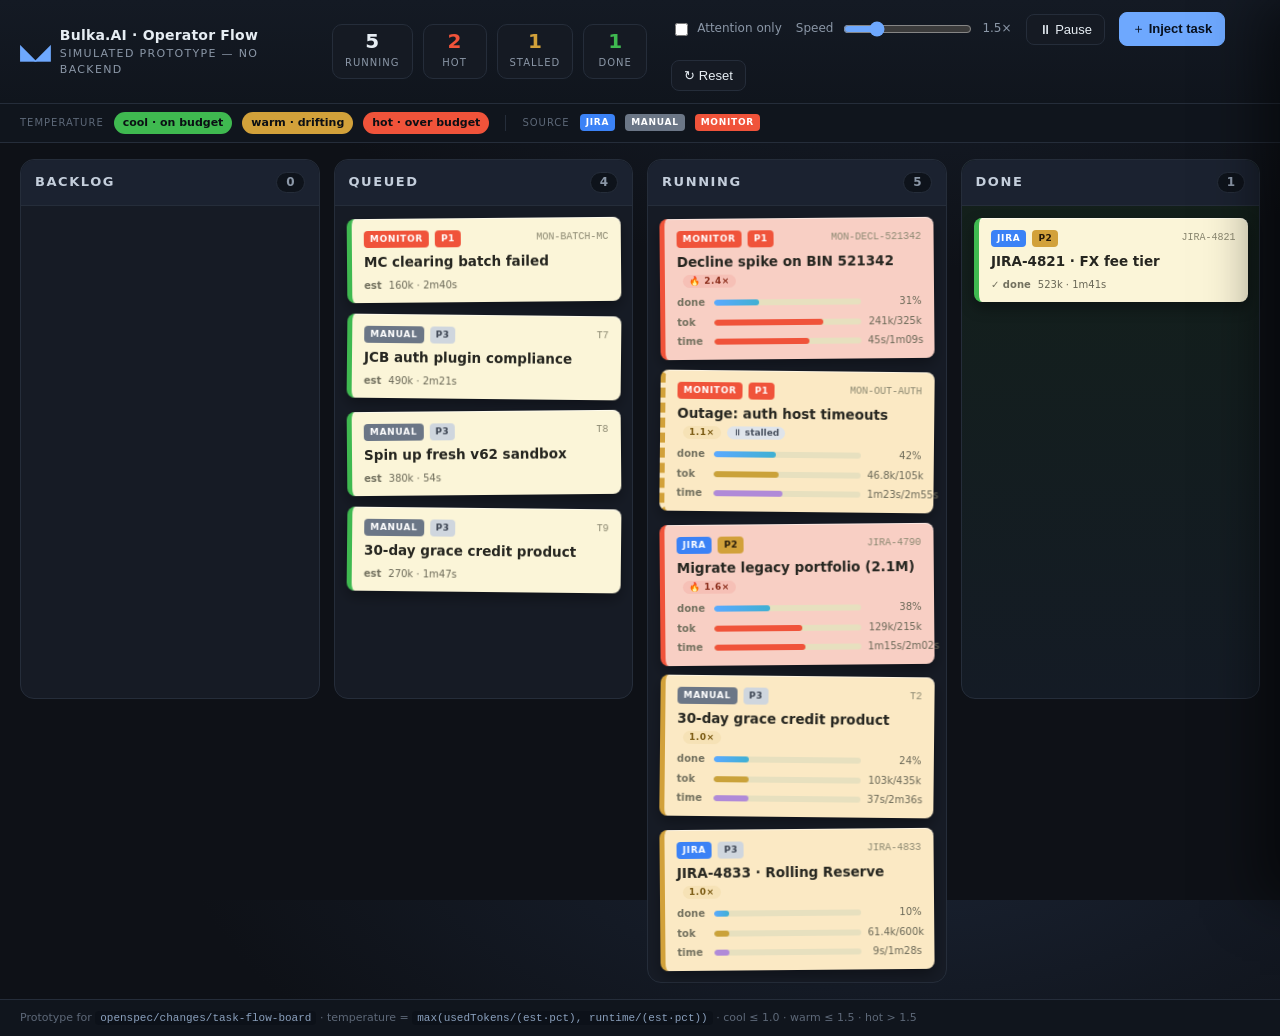
==== demo/index.html @ c1675d6e "Add operator-flow prototype at /demo (unlinked, noindex) Publishes the Bulka.AI task-flow board prot" ====
<!DOCTYPE html>
<html lang="en">
<head>
<meta charset="UTF-8" />
<meta name="viewport" content="width=device-width, initial-scale=1.0" />
<meta name="robots" content="noindex, nofollow" />
<title>Bulka.AI — Operator Flow (prototype)</title>
<link rel="stylesheet" href="styles.css" />
</head>
<body>
  <header class="topbar">
    <div class="brand">
      <span class="logo">◣◢</span>
      <div>
        <div class="brand-title">Bulka.AI · Operator Flow</div>
        <div class="brand-sub">simulated prototype — no backend</div>
      </div>
    </div>

    <div class="stats" id="stats">
      <div class="stat"><span class="stat-num" id="stat-running">0</span><span class="stat-lbl">running</span></div>
      <div class="stat hot"><span class="stat-num" id="stat-hot">0</span><span class="stat-lbl">hot</span></div>
      <div class="stat stall"><span class="stat-num" id="stat-stalled">0</span><span class="stat-lbl">stalled</span></div>
      <div class="stat done"><span class="stat-num" id="stat-done">0</span><span class="stat-lbl">done</span></div>
    </div>

    <div class="controls">
      <label class="chk"><input type="checkbox" id="attn-only" /> Attention only</label>
      <label class="speed">Speed <input type="range" id="speed" min="0.5" max="5" step="0.5" value="1.5" /><span id="speed-val">1.5×</span></label>
      <button id="btn-pause" class="btn">⏸ Pause</button>
      <button id="btn-inject" class="btn btn-primary">＋ Inject task</button>
      <button id="btn-reset" class="btn">↻ Reset</button>
    </div>
  </header>

  <div class="legend">
    <span class="legend-title">Temperature</span>
    <span class="pill cool">cool · on budget</span>
    <span class="pill warm">warm · drifting</span>
    <span class="pill hot">hot · over budget</span>
    <span class="legend-sep"></span>
    <span class="legend-title">Source</span>
    <span class="src-badge jira">JIRA</span>
    <span class="src-badge manual">MANUAL</span>
    <span class="src-badge monitoring">MONITOR</span>
  </div>

  <main class="board" id="board">
    <section class="lane" data-lane="backlog">
      <div class="lane-head"><h2>Backlog</h2><span class="lane-count" id="count-backlog">0</span></div>
      <div class="lane-cards" id="lane-backlog"></div>
    </section>
    <section class="lane" data-lane="queued">
      <div class="lane-head"><h2>Queued</h2><span class="lane-count" id="count-queued">0</span></div>
      <div class="lane-cards" id="lane-queued"></div>
    </section>
    <section class="lane" data-lane="running">
      <div class="lane-head"><h2>Running</h2><span class="lane-count" id="count-running">0</span></div>
      <div class="lane-cards" id="lane-running"></div>
    </section>
    <section class="lane lane-done" data-lane="done">
      <div class="lane-head"><h2>Done</h2><span class="lane-count" id="count-done">0</span></div>
      <div class="lane-cards" id="lane-done"></div>
    </section>
  </main>

  <aside class="detail" id="detail" aria-hidden="true">
    <!-- populated by app.js -->
  </aside>
  <div class="scrim" id="scrim"></div>

  <footer class="footer">
    Prototype for <code>openspec/changes/task-flow-board</code> · temperature =
    <code>max(usedTokens/(est·pct), runtime/(est·pct))</code> · cool ≤ 1.0 · warm ≤ 1.5 · hot &gt; 1.5
  </footer>

  <script src="app.js"></script>
</body>
</html>
---- demo/styles.css ----
:root{
  --bg:#0e1117; --bg2:#151a23; --lane:#161b25; --lane-head:#1b2230;
  --ink:#e6edf3; --muted:#8b97a7; --line:#252d3a;
  --cool:#3fb950; --warm:#d2a13a; --hot:#f0533a;
  --jira:#3b82f6; --manual:#8b97a7; --monitor:#f0533a;
  --accent:#6ea8fe;
  --paper:#fbf5d8; --paper-warm:#fbe9c4; --paper-hot:#f8cfc4;
  font-synthesis:none;
}
*{box-sizing:border-box}
html,body{margin:0;height:100%}
body{
  background:radial-gradient(1200px 600px at 70% -10%, #1a2333 0%, var(--bg) 60%);
  color:var(--ink); font:14px/1.45 -apple-system,BlinkMacSystemFont,"Segoe UI",Roboto,Inter,system-ui,sans-serif;
  display:flex; flex-direction:column; min-height:100vh; overflow-x:hidden;
}

/* ---------- top bar ---------- */
.topbar{
  display:flex; align-items:center; gap:24px; padding:12px 20px;
  background:linear-gradient(180deg,#141a24,#10151d); border-bottom:1px solid var(--line);
  position:sticky; top:0; z-index:30;
}
.brand{display:flex; align-items:center; gap:12px}
.logo{font-size:22px; color:var(--accent); letter-spacing:-3px}
.brand-title{font-weight:700; letter-spacing:.2px}
.brand-sub{font-size:11px; color:var(--muted); text-transform:uppercase; letter-spacing:.12em}
.stats{display:flex; gap:10px; margin-left:8px}
.stat{background:var(--bg2); border:1px solid var(--line); border-radius:10px; padding:6px 12px; text-align:center; min-width:64px}
.stat-num{display:block; font-size:20px; font-weight:700; line-height:1}
.stat-lbl{font-size:10px; color:var(--muted); text-transform:uppercase; letter-spacing:.1em}
.stat.hot .stat-num{color:var(--hot)} .stat.stall .stat-num{color:var(--warm)} .stat.done .stat-num{color:var(--cool)}
.controls{display:flex; align-items:center; gap:14px; margin-left:auto; flex-wrap:wrap}
.chk{font-size:12px; color:var(--muted); display:flex; align-items:center; gap:6px; cursor:pointer}
.speed{font-size:12px; color:var(--muted); display:flex; align-items:center; gap:8px}
.speed input{accent-color:var(--accent)}
.btn{background:var(--bg2); color:var(--ink); border:1px solid var(--line); border-radius:8px; padding:7px 12px; cursor:pointer; font-size:13px}
.btn:hover{border-color:#3a4658}
.btn-primary{background:var(--accent); color:#08111f; border-color:var(--accent); font-weight:600}
.btn-primary:hover{filter:brightness(1.08)}

/* ---------- legend ---------- */
.legend{display:flex; align-items:center; gap:10px; padding:8px 20px; color:var(--muted); font-size:12px; border-bottom:1px solid var(--line); background:#10151d}
.legend-title{text-transform:uppercase; letter-spacing:.1em; font-size:10px; color:#5d6878}
.legend-sep{width:1px; height:16px; background:var(--line); margin:0 6px}
.pill{padding:3px 9px; border-radius:999px; font-size:11px; font-weight:600; color:#0b0f14}
.pill.cool{background:var(--cool)} .pill.warm{background:var(--warm)} .pill.hot{background:var(--hot)}

/* ---------- board ---------- */
.board{display:grid; grid-template-columns:repeat(4,1fr); gap:14px; padding:16px 20px; flex:1; align-items:start}
.lane{background:var(--lane); border:1px solid var(--line); border-radius:14px; min-height:60vh; display:flex; flex-direction:column}
.lane-done{background:linear-gradient(180deg,#13201a,#141b25)}
.lane-head{display:flex; align-items:center; justify-content:space-between; padding:12px 14px; border-bottom:1px solid var(--line); background:var(--lane-head); border-radius:14px 14px 0 0; position:sticky; top:64px; z-index:5}
.lane-head h2{margin:0; font-size:13px; text-transform:uppercase; letter-spacing:.12em; color:#c4cedb}
.lane-count{background:#0e131b; border:1px solid var(--line); color:var(--muted); border-radius:999px; padding:1px 9px; font-size:12px; font-weight:600}
.lane-cards{padding:12px; display:flex; flex-direction:column; gap:12px; min-height:40px}

/* ---------- cards (sticky notes) ---------- */
.card{
  position:relative; background:var(--paper); color:#2a2a22; border-radius:8px; padding:12px 12px 10px;
  box-shadow:0 6px 14px rgba(0,0,0,.35), 0 1px 0 rgba(255,255,255,.5) inset;
  border-left:5px solid var(--cool); cursor:pointer; transform:rotate(-.5deg);
  transition:transform .12s ease, box-shadow .15s ease, background .4s ease, border-color .4s ease;
  animation:cardIn .28s ease both;
}
.card:nth-child(even){transform:rotate(.6deg)}
.card:hover{transform:rotate(0) translateY(-2px) scale(1.012); box-shadow:0 12px 22px rgba(0,0,0,.45)}
.card.band-warm{background:var(--paper-warm); border-left-color:var(--warm)}
.card.band-hot{background:var(--paper-hot); border-left-color:var(--hot); animation:cardIn .28s ease both, hotPulse 1.6s ease-in-out infinite}
.card.stalled{border-left-style:dashed}
.card.status-interrupted{filter:saturate(.5); border-left-color:var(--accent)}
.card.status-done{border-left-color:var(--cool); transform:rotate(0); opacity:.9}
.card.status-failed{border-left-color:var(--hot); background:#f3d7d2}
.card.status-cancelled{border-left-color:#9aa4b2; background:#e9e9e6; opacity:.7}
.card.just-done{animation:successPop .9s ease both}
.card.dim{opacity:.22; filter:grayscale(.4)}

@keyframes cardIn{from{opacity:0; transform:translateY(8px)} to{opacity:1}}
@keyframes hotPulse{0%,100%{box-shadow:0 6px 14px rgba(0,0,0,.35), 0 0 0 0 rgba(240,83,58,.0)} 50%{box-shadow:0 6px 18px rgba(0,0,0,.4), 0 0 0 4px rgba(240,83,58,.28)}}
@keyframes successPop{0%{box-shadow:0 0 0 0 rgba(63,185,80,.0)} 30%{box-shadow:0 0 0 6px rgba(63,185,80,.5)} 100%{box-shadow:0 6px 14px rgba(0,0,0,.35)}}

.card-top{display:flex; align-items:center; gap:6px; margin-bottom:6px}
.src-badge{font-size:9px; font-weight:800; letter-spacing:.08em; padding:2px 6px; border-radius:4px; color:#fff}
.src-badge.jira{background:var(--jira)} .src-badge.manual{background:#6b7686} .src-badge.monitoring{background:var(--monitor)}
.prio{font-size:9px; font-weight:800; padding:2px 6px; border-radius:4px; letter-spacing:.05em}
.prio.p1{background:#f0533a; color:#fff} .prio.p2{background:#d2a13a; color:#23180a} .prio.p3{background:#cfd6de; color:#3a4250}
.card-ref{margin-left:auto; font-size:10px; color:#8a8770; font-family:ui-monospace,Menlo,monospace}
.card-title{font-weight:700; font-size:13.5px; line-height:1.25; color:#262620; margin:2px 0 8px}
.heat-chip{display:inline-flex; align-items:center; gap:4px; font-size:9px; font-weight:700; text-transform:uppercase; letter-spacing:.06em; padding:1px 6px; border-radius:999px; margin-left:6px}
.heat-chip.warm{background:#f6e2b6; color:#7a5a12} .heat-chip.hot{background:#f6c0b6; color:#8a2c1a}
.stall-chip{display:inline-flex; align-items:center; gap:3px; font-size:9px; font-weight:700; background:#dfe4ea; color:#4a5260; padding:1px 6px; border-radius:999px; margin-left:6px}

.bars{display:flex; flex-direction:column; gap:5px; margin-top:6px}
.bar-row{display:flex; align-items:center; gap:7px; font-size:10px; color:#5f5d4e}
.bar-lbl{width:30px; color:#73715f; font-weight:600}
.bar{flex:1; height:6px; background:#e7e0bf; border-radius:999px; overflow:hidden; position:relative}
.bar > i{display:block; height:100%; border-radius:999px; background:#7c8794; transition:width .4s ease}
.bar.prog > i{background:linear-gradient(90deg,#5aa9ff,#3fb0d2)}
.bar.tok > i{background:#caa23a}
.bar.time > i{background:#b08ad8}
.bar.over > i{background:var(--hot)}
.bar-val{width:54px; text-align:right; font-variant-numeric:tabular-nums; color:#6a6857}

/* ---------- detail panel ---------- */
.scrim{position:fixed; inset:0; background:rgba(4,7,12,.5); opacity:0; pointer-events:none; transition:opacity .2s; z-index:40}
.scrim.show{opacity:1; pointer-events:auto}
.detail{
  position:fixed; top:0; right:0; height:100vh; width:min(560px,94vw); background:linear-gradient(180deg,#121821,#0d121a);
  border-left:1px solid var(--line); box-shadow:-20px 0 50px rgba(0,0,0,.5); transform:translateX(100%);
  transition:transform .26s cubic-bezier(.2,.7,.2,1); z-index:50; display:flex; flex-direction:column; overflow:hidden;
}
.detail.open{transform:translateX(0)}
.d-head{padding:16px 18px; border-bottom:1px solid var(--line)}
.d-top{display:flex; align-items:center; gap:8px; margin-bottom:8px}
.d-close{margin-left:auto; background:none; border:1px solid var(--line); color:var(--muted); border-radius:8px; width:30px; height:30px; cursor:pointer; font-size:16px}
.d-close:hover{color:var(--ink); border-color:#3a4658}
.d-title{font-size:17px; font-weight:700; margin:2px 0 6px}
.d-req{font-size:12.5px; color:var(--muted); line-height:1.4}
.d-body{padding:14px 18px; overflow-y:auto; flex:1}
.d-section{margin-bottom:18px}
.d-section h3{font-size:11px; text-transform:uppercase; letter-spacing:.12em; color:#6d7888; margin:0 0 10px}

.metrics{display:grid; grid-template-columns:1fr 1fr; gap:10px}
.metric{background:#10161f; border:1px solid var(--line); border-radius:10px; padding:10px 12px}
.metric .m-lbl{font-size:10px; color:var(--muted); text-transform:uppercase; letter-spacing:.08em}
.metric .m-val{font-size:18px; font-weight:700; font-variant-numeric:tabular-nums; margin-top:2px}
.metric .m-sub{font-size:11px; color:#6d7888}
.metric.full{grid-column:1/3}
.gauge{display:flex; align-items:center; gap:12px}
.gauge-num{font-size:30px; font-weight:800; font-variant-numeric:tabular-nums}
.gauge.cool .gauge-num{color:var(--cool)} .gauge.warm .gauge-num{color:var(--warm)} .gauge.hot .gauge-num{color:var(--hot)} .gauge.neutral .gauge-num{color:var(--muted)}
.gauge-meta{font-size:11px; color:var(--muted); line-height:1.5}

/* agent / sub-agent tree */
.tree{font-family:ui-monospace,Menlo,monospace; font-size:12px}
.agent-node{margin-bottom:8px}
.agent-head{display:flex; align-items:center; gap:8px; padding:6px 8px; background:#10161f; border:1px solid var(--line); border-radius:8px}
.agent-head .who{font-weight:700; color:#cfe0ff}
.agent-head .task{color:var(--muted); font-weight:400}
.agent-head .st{margin-left:auto; font-size:10px; padding:1px 7px; border-radius:999px}
.st.run{background:#13324a; color:#6fb6ff} .st.ok{background:#16341f; color:#5fcf72} .st.fail{background:#3a1714; color:#ff7a63}
.spinner{width:9px; height:9px; border:2px solid #3a567a; border-top-color:#6fb6ff; border-radius:50%; display:inline-block; animation:spin .7s linear infinite}
@keyframes spin{to{transform:rotate(360deg)}}
.sub{margin:6px 0 0 18px; border-left:2px solid var(--line); padding-left:12px}
.loglines{margin:6px 0 0 4px; display:flex; flex-direction:column; gap:3px}
.logline{color:#9fb0c4; opacity:0; animation:fadeIn .3s ease forwards}
.logline .t{color:#5d6878; margin-right:8px}
.logline.warnl{color:#e3b35a} .logline.errl{color:#ff8163}
@keyframes fadeIn{to{opacity:1}}

/* skills */
.skill-list{display:flex; flex-wrap:wrap; gap:8px}
.skill-chip{background:#10161f; border:1px solid var(--line); border-radius:8px; padding:6px 10px; font-size:12px; cursor:pointer; color:#cdd6e0; font-family:ui-monospace,Menlo,monospace}
.skill-chip:hover{border-color:var(--accent); color:#fff}
.skill-chip.active{border-color:var(--accent); background:#13233a}
.skill-reader{margin-top:10px; background:#0b0f16; border:1px solid var(--line); border-radius:10px; padding:12px; font-family:ui-monospace,Menlo,monospace; font-size:11.5px; color:#aebacb; white-space:pre-wrap; max-height:220px; overflow:auto; display:none}
.skill-reader.show{display:block}
.skill-reader .sk-name{color:#6fb6ff; font-weight:700; display:block; margin-bottom:6px}

/* interventions */
.actions{display:flex; flex-wrap:wrap; gap:8px; margin-bottom:10px}
.adjust{display:grid; grid-template-columns:auto 1fr auto; gap:8px 12px; align-items:center; background:#10161f; border:1px solid var(--line); border-radius:10px; padding:12px}
.adjust label{font-size:11px; color:var(--muted); text-transform:uppercase; letter-spacing:.06em}
.adjust .stepper{display:flex; align-items:center; gap:6px}
.adjust .stepper button{width:26px; height:26px; border-radius:6px; border:1px solid var(--line); background:var(--bg2); color:var(--ink); cursor:pointer}
.adjust .stepper .v{min-width:64px; text-align:center; font-variant-numeric:tabular-nums}
.seg{display:flex; gap:4px}
.seg button{flex:1; padding:6px 0; border:1px solid var(--line); background:var(--bg2); color:var(--muted); border-radius:6px; cursor:pointer; font-weight:600}
.seg button.on{background:var(--accent); color:#08111f; border-color:var(--accent)}
.intlog{margin-top:10px; font-size:11px; color:var(--muted)}
.intlog div{padding:3px 0; border-top:1px dashed var(--line)}
.empty{color:#5d6878; font-style:italic; font-size:12px}

.footer{padding:10px 20px; color:#5d6878; font-size:11px; border-top:1px solid var(--line); background:#10151d}
.footer code{color:#8aa0bd; background:#0c1119; padding:1px 5px; border-radius:4px}
@media(max-width:1100px){.board{grid-template-columns:repeat(2,1fr)} .lane-head{position:static}}
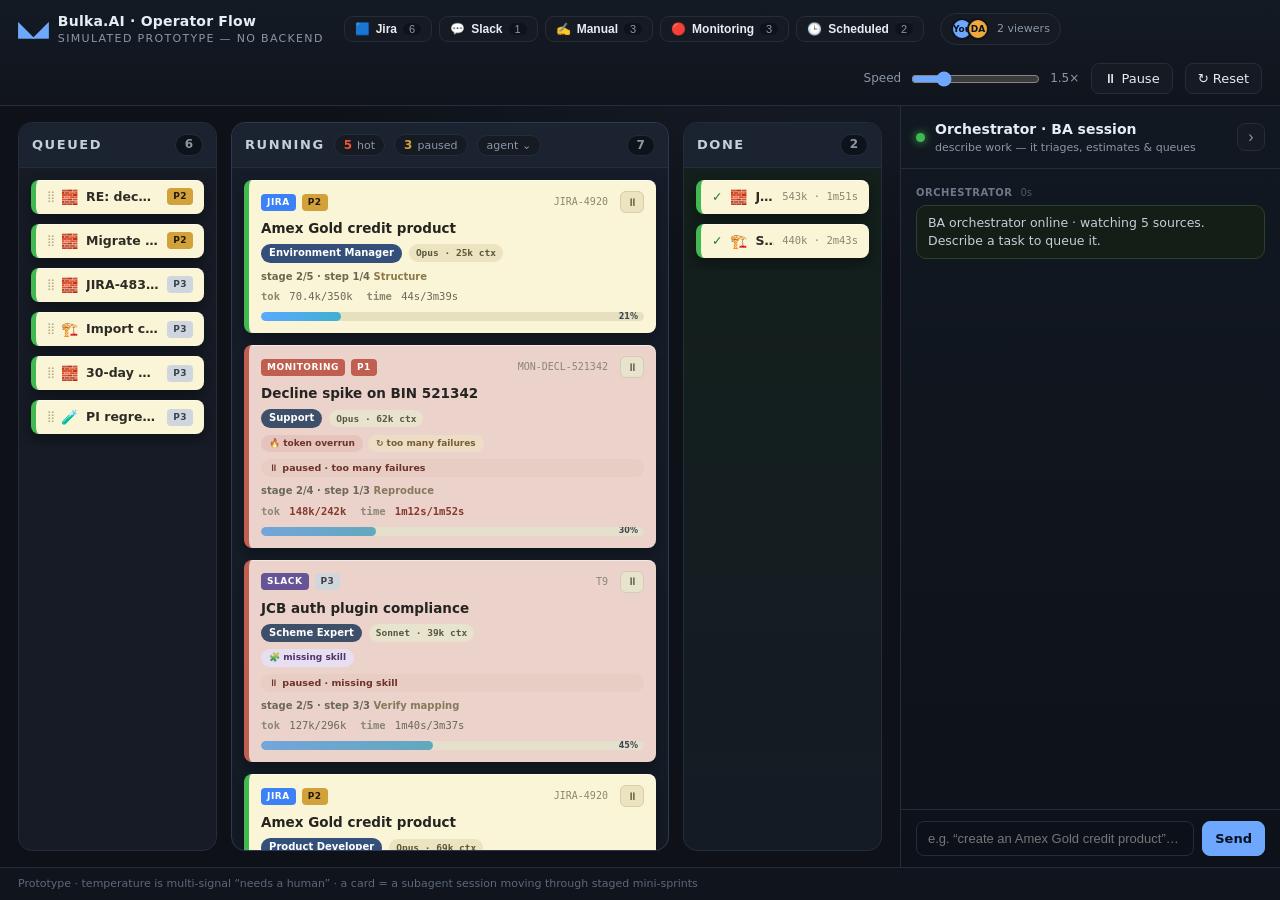
==== commit 48834e10: "demo: Operator Workplace mockup — kanban cockpit (Queued/Running/Done) Payments-Expert cockpit proto" ====
--- a/demo/index.html
+++ b/demo/index.html
@@ -17,61 +17,81 @@
       </div>
     </div>
 
-    <div class="stats" id="stats">
-      <div class="stat"><span class="stat-num" id="stat-running">0</span><span class="stat-lbl">running</span></div>
-      <div class="stat hot"><span class="stat-num" id="stat-hot">0</span><span class="stat-lbl">hot</span></div>
-      <div class="stat stall"><span class="stat-num" id="stat-stalled">0</span><span class="stat-lbl">stalled</span></div>
-      <div class="stat done"><span class="stat-num" id="stat-done">0</span><span class="stat-lbl">done</span></div>
+    <!-- sources rail: Jira · Slack · Manual · Monitoring · Scheduled -->
+    <div class="src-rail" id="src-rail"></div>
+
+    <div class="presence" title="people viewing this board live">
+      <span class="pres-dots"><span class="av av-you">You</span><span class="av av-dana">DA</span></span>
+      <span class="pres-lbl">2 viewers</span>
     </div>
 
     <div class="controls">
-      <label class="chk"><input type="checkbox" id="attn-only" /> Attention only</label>
       <label class="speed">Speed <input type="range" id="speed" min="0.5" max="5" step="0.5" value="1.5" /><span id="speed-val">1.5×</span></label>
       <button id="btn-pause" class="btn">⏸ Pause</button>
-      <button id="btn-inject" class="btn btn-primary">＋ Inject task</button>
       <button id="btn-reset" class="btn">↻ Reset</button>
     </div>
   </header>
 
-  <div class="legend">
-    <span class="legend-title">Temperature</span>
-    <span class="pill cool">cool · on budget</span>
-    <span class="pill warm">warm · drifting</span>
-    <span class="pill hot">hot · over budget</span>
-    <span class="legend-sep"></span>
-    <span class="legend-title">Source</span>
-    <span class="src-badge jira">JIRA</span>
-    <span class="src-badge manual">MANUAL</span>
-    <span class="src-badge monitoring">MONITOR</span>
+  <!-- everything below the bar: board (flex-1) + collapsible orchestrator sidebar -->
+  <div class="shell" id="shell">
+    <main class="board" id="board">
+      <section class="lane lane-queued" data-lane="queued">
+        <div class="lane-head"><h2>Queued</h2><span class="lane-count" id="count-queued">0</span></div>
+        <div class="run-strip" id="queued-strip" hidden><button class="back-all" data-back="queued">← all queued</button></div>
+        <div class="lane-cards" id="lane-queued"></div>
+        <div class="run-detail" id="queued-detail" hidden></div>
+      </section>
+
+      <section class="lane lane-running" data-lane="running">
+        <div class="lane-head">
+          <h2>Running</h2>
+          <!-- in-lane filters: HOT + PAUSED counters/filters + by-agent (only Running) -->
+          <button class="lane-stat hot" id="ls-hot" title="filter hot (needs a human)"><b id="n-hot">0</b> hot</button>
+          <button class="lane-stat paused" id="ls-paused" title="filter paused"><b id="n-paused">0</b> paused</button>
+          <div class="agent-filter" id="agent-filter">
+            <button class="btn-mini" id="btn-agentf">agent ⌄</button>
+            <div class="agentf-pop" id="agentf-pop" hidden></div>
+          </div>
+          <span class="lane-count" id="count-running">0</span>
+        </div>
+        <!-- helicopter grid OR a single expanded card -->
+        <div class="run-strip" id="run-strip" hidden>
+          <button class="back-all" id="back-all" data-back="running">← all running</button>
+        </div>
+        <div class="lane-cards run-grid" id="lane-running"></div>
+        <div class="run-detail" id="run-detail" hidden></div>
+      </section>
+
+      <section class="lane lane-done" data-lane="done">
+        <div class="lane-head"><h2>Done</h2><span class="lane-count" id="count-done">0</span></div>
+        <div class="run-strip" id="done-strip" hidden><button class="back-all" data-back="done">← all done</button></div>
+        <div class="lane-cards" id="lane-done"></div>
+        <div class="run-detail" id="done-detail" hidden></div>
+      </section>
+    </main>
+
+    <!-- orchestrator chat = collapsible RIGHT sidebar -->
+    <aside class="orch" id="orch">
+      <div class="orch-head">
+        <span class="orch-dot"></span>
+        <div class="orch-titles">
+          <div class="orch-title">Orchestrator · BA session</div>
+          <div class="orch-sub">describe work — it triages, estimates &amp; queues</div>
+        </div>
+        <button class="orch-collapse" id="orch-collapse" title="collapse sidebar">›</button>
+      </div>
+      <div class="orch-log" id="orch-log"></div>
+      <div class="orch-input">
+        <input id="orch-input" placeholder="e.g. “create an Amex Gold credit product”…" />
+        <button class="btn btn-primary" id="orch-send">Send</button>
+      </div>
+    </aside>
+    <!-- rail to re-open the collapsed sidebar -->
+    <button class="orch-reopen" id="orch-reopen" title="open orchestrator chat" hidden>‹ <span>Orchestrator</span></button>
   </div>
 
-  <main class="board" id="board">
-    <section class="lane" data-lane="backlog">
-      <div class="lane-head"><h2>Backlog</h2><span class="lane-count" id="count-backlog">0</span></div>
-      <div class="lane-cards" id="lane-backlog"></div>
-    </section>
-    <section class="lane" data-lane="queued">
-      <div class="lane-head"><h2>Queued</h2><span class="lane-count" id="count-queued">0</span></div>
-      <div class="lane-cards" id="lane-queued"></div>
-    </section>
-    <section class="lane" data-lane="running">
-      <div class="lane-head"><h2>Running</h2><span class="lane-count" id="count-running">0</span></div>
-      <div class="lane-cards" id="lane-running"></div>
-    </section>
-    <section class="lane lane-done" data-lane="done">
-      <div class="lane-head"><h2>Done</h2><span class="lane-count" id="count-done">0</span></div>
-      <div class="lane-cards" id="lane-done"></div>
-    </section>
-  </main>
-
-  <aside class="detail" id="detail" aria-hidden="true">
-    <!-- populated by app.js -->
-  </aside>
-  <div class="scrim" id="scrim"></div>
-
   <footer class="footer">
-    Prototype for <code>openspec/changes/task-flow-board</code> · temperature =
-    <code>max(usedTokens/(est·pct), runtime/(est·pct))</code> · cool ≤ 1.0 · warm ≤ 1.5 · hot &gt; 1.5
+    Prototype · temperature is multi-signal “needs a human” · a card = a subagent session moving through staged mini-sprints
   </footer>
 
   <script src="app.js"></script>
--- a/demo/styles.css
+++ b/demo/styles.css
@@ -2,7 +2,7 @@
   --bg:#0e1117; --bg2:#151a23; --lane:#161b25; --lane-head:#1b2230;
   --ink:#e6edf3; --muted:#8b97a7; --line:#252d3a;
   --cool:#3fb950; --warm:#d2a13a; --hot:#f0533a;
-  --jira:#3b82f6; --manual:#8b97a7; --monitor:#f0533a;
+  --jira:#3b82f6; --slack:#6b4fbb; --manual:#6b7686; --monitor:#f0533a; --scheduled:#2aa9a0;
   --accent:#6ea8fe;
   --paper:#fbf5d8; --paper-warm:#fbe9c4; --paper-hot:#f8cfc4;
   font-synthesis:none;
@@ -12,165 +12,306 @@
 body{
   background:radial-gradient(1200px 600px at 70% -10%, #1a2333 0%, var(--bg) 60%);
   color:var(--ink); font:14px/1.45 -apple-system,BlinkMacSystemFont,"Segoe UI",Roboto,Inter,system-ui,sans-serif;
-  display:flex; flex-direction:column; min-height:100vh; overflow-x:hidden;
+  display:flex; flex-direction:column; height:100vh; overflow:hidden;
 }
 
 /* ---------- top bar ---------- */
-.topbar{
-  display:flex; align-items:center; gap:24px; padding:12px 20px;
-  background:linear-gradient(180deg,#141a24,#10151d); border-bottom:1px solid var(--line);
-  position:sticky; top:0; z-index:30;
-}
+.topbar{display:flex; align-items:center; gap:16px; padding:11px 18px; background:linear-gradient(180deg,#141a24,#10151d); border-bottom:1px solid var(--line); z-index:30; flex:none; flex-wrap:wrap}
 .brand{display:flex; align-items:center; gap:12px}
 .logo{font-size:22px; color:var(--accent); letter-spacing:-3px}
 .brand-title{font-weight:700; letter-spacing:.2px}
 .brand-sub{font-size:11px; color:var(--muted); text-transform:uppercase; letter-spacing:.12em}
-.stats{display:flex; gap:10px; margin-left:8px}
-.stat{background:var(--bg2); border:1px solid var(--line); border-radius:10px; padding:6px 12px; text-align:center; min-width:64px}
-.stat-num{display:block; font-size:20px; font-weight:700; line-height:1}
-.stat-lbl{font-size:10px; color:var(--muted); text-transform:uppercase; letter-spacing:.1em}
-.stat.hot .stat-num{color:var(--hot)} .stat.stall .stat-num{color:var(--warm)} .stat.done .stat-num{color:var(--cool)}
-.controls{display:flex; align-items:center; gap:14px; margin-left:auto; flex-wrap:wrap}
-.chk{font-size:12px; color:var(--muted); display:flex; align-items:center; gap:6px; cursor:pointer}
+
+/* sources rail */
+.src-rail{display:flex; gap:7px; flex-wrap:wrap; margin-left:4px}
+.src-item{display:flex; align-items:center; gap:6px; padding:5px 10px; border:1px solid var(--line); background:var(--bg2); color:var(--ink); border-radius:9px; cursor:pointer; font-size:12px; position:relative}
+.src-item:hover{border-color:#3a4658}
+.src-item.sel{border-color:var(--accent); background:#15233a}
+.src-item .si{font-size:12px}
+.src-item .sn{font-weight:600}
+.src-item .sc{font-size:11px; color:var(--muted); background:#0e131b; border-radius:999px; padding:0 6px; font-variant-numeric:tabular-nums}
+.src-item.live::after{content:""; position:absolute; top:-2px; right:-2px; width:8px; height:8px; border-radius:50%; background:var(--cool); box-shadow:0 0 0 0 rgba(63,185,80,.6); animation:pingDot 1.1s ease-out 2}
+@keyframes pingDot{0%{box-shadow:0 0 0 0 rgba(63,185,80,.6)} 100%{box-shadow:0 0 0 7px rgba(63,185,80,0)}}
+.src-item.jira.sel{border-color:var(--jira)} .src-item.slack.sel{border-color:var(--slack)} .src-item.monitoring.sel{border-color:var(--monitor)} .src-item.scheduled.sel{border-color:var(--scheduled)}
+
+.presence{display:flex; align-items:center; gap:8px; padding:4px 10px; border:1px solid var(--line); border-radius:999px; background:var(--bg2)}
+.pres-dots{display:flex}
+.av{width:22px; height:22px; border-radius:50%; display:flex; align-items:center; justify-content:center; font-size:9px; font-weight:800; color:#08111f; border:2px solid #10151d; margin-left:-6px}
+.av:first-child{margin-left:0}
+.av-you{background:var(--accent)} .av-dana{background:#f0a93a}
+.pres-lbl{font-size:11px; color:var(--muted)}
+
+.controls{display:flex; align-items:center; gap:12px; margin-left:auto}
 .speed{font-size:12px; color:var(--muted); display:flex; align-items:center; gap:8px}
 .speed input{accent-color:var(--accent)}
-.btn{background:var(--bg2); color:var(--ink); border:1px solid var(--line); border-radius:8px; padding:7px 12px; cursor:pointer; font-size:13px}
+.btn{background:var(--bg2); color:var(--ink); border:1px solid var(--line); border-radius:8px; padding:7px 12px; cursor:pointer; font-size:13px; font-family:inherit}
 .btn:hover{border-color:#3a4658}
+.btn.on{background:var(--accent); color:#08111f; border-color:var(--accent)}
 .btn-primary{background:var(--accent); color:#08111f; border-color:var(--accent); font-weight:600}
 .btn-primary:hover{filter:brightness(1.08)}
-
-/* ---------- legend ---------- */
-.legend{display:flex; align-items:center; gap:10px; padding:8px 20px; color:var(--muted); font-size:12px; border-bottom:1px solid var(--line); background:#10151d}
-.legend-title{text-transform:uppercase; letter-spacing:.1em; font-size:10px; color:#5d6878}
-.legend-sep{width:1px; height:16px; background:var(--line); margin:0 6px}
-.pill{padding:3px 9px; border-radius:999px; font-size:11px; font-weight:600; color:#0b0f14}
-.pill.cool{background:var(--cool)} .pill.warm{background:var(--warm)} .pill.hot{background:var(--hot)}
-
-/* ---------- board ---------- */
-.board{display:grid; grid-template-columns:repeat(4,1fr); gap:14px; padding:16px 20px; flex:1; align-items:start}
-.lane{background:var(--lane); border:1px solid var(--line); border-radius:14px; min-height:60vh; display:flex; flex-direction:column}
+.btn-danger{border-color:#5a2a22; color:#ff9b85}
+.btn-danger:hover{border-color:var(--hot); background:#2a1310}
+
+/* ---------- shell: board + collapsible orchestrator sidebar ---------- */
+/* shell fills the viewport below the topbar; each lane scrolls internally so
+   an expanded card never grows the whole page. */
+.shell{display:flex; flex:1; min-height:0}
+.board{display:grid; grid-template-columns:1fr 2.2fr 1fr; gap:14px; padding:16px 18px; flex:1; align-items:stretch; min-width:0; min-height:0}
+.lane{background:var(--lane); border:1px solid var(--line); border-radius:14px; display:flex; flex-direction:column; min-height:0; overflow:hidden}
+.lane-running{background:linear-gradient(180deg,#161d2a,#141b25); border-color:#2c3a52}
 .lane-done{background:linear-gradient(180deg,#13201a,#141b25)}
-.lane-head{display:flex; align-items:center; justify-content:space-between; padding:12px 14px; border-bottom:1px solid var(--line); background:var(--lane-head); border-radius:14px 14px 0 0; position:sticky; top:64px; z-index:5}
+.lane-head{display:flex; align-items:center; gap:9px; padding:11px 13px; border-bottom:1px solid var(--line); background:var(--lane-head); border-radius:14px 14px 0 0; flex:none}
 .lane-head h2{margin:0; font-size:13px; text-transform:uppercase; letter-spacing:.12em; color:#c4cedb}
-.lane-count{background:#0e131b; border:1px solid var(--line); color:var(--muted); border-radius:999px; padding:1px 9px; font-size:12px; font-weight:600}
-.lane-cards{padding:12px; display:flex; flex-direction:column; gap:12px; min-height:40px}
-
-/* ---------- cards (sticky notes) ---------- */
-.card{
-  position:relative; background:var(--paper); color:#2a2a22; border-radius:8px; padding:12px 12px 10px;
-  box-shadow:0 6px 14px rgba(0,0,0,.35), 0 1px 0 rgba(255,255,255,.5) inset;
-  border-left:5px solid var(--cool); cursor:pointer; transform:rotate(-.5deg);
-  transition:transform .12s ease, box-shadow .15s ease, background .4s ease, border-color .4s ease;
-  animation:cardIn .28s ease both;
-}
-.card:nth-child(even){transform:rotate(.6deg)}
-.card:hover{transform:rotate(0) translateY(-2px) scale(1.012); box-shadow:0 12px 22px rgba(0,0,0,.45)}
+.lane-count{margin-left:auto; background:#0e131b; border:1px solid var(--line); color:var(--muted); border-radius:999px; padding:1px 9px; font-size:12px; font-weight:600}
+.lane-cards{padding:12px; display:flex; flex-direction:column; gap:10px; min-height:40px; overflow-y:auto}
+
+/* running-lane header controls */
+.lane-stat{display:inline-flex; align-items:center; gap:5px; font-size:11px; padding:3px 9px; border:1px solid var(--line); background:var(--bg2); color:var(--muted); border-radius:999px; cursor:pointer; font-family:inherit}
+.lane-stat b{font-variant-numeric:tabular-nums; font-size:12px}
+.lane-stat.hot b{color:var(--hot)} .lane-stat.paused b{color:var(--warm)}
+.lane-stat:hover{border-color:#3a4658}
+.lane-stat.hot.active{border-color:var(--hot); background:#26120e; color:#ffb4a4}
+.lane-stat.paused.active{border-color:var(--warm); background:#241c0c; color:#f0cf8a}
+.agent-filter{position:relative}
+.btn-mini{font-size:11px; padding:3px 9px; border:1px solid var(--line); background:var(--bg2); color:var(--muted); border-radius:999px; cursor:pointer; font-family:inherit}
+.btn-mini:hover{border-color:#3a4658}
+.btn-mini.on{border-color:var(--accent); color:#dce8ff; background:#15233a}
+.agentf-pop{position:absolute; top:120%; left:0; z-index:20; width:190px; background:#121821; border:1px solid var(--line); border-radius:10px; padding:9px; box-shadow:0 16px 36px rgba(0,0,0,.5); display:flex; flex-wrap:wrap; gap:5px}
+.agentf-pop[hidden]{display:none}
+.af-chip{font-size:11px; padding:3px 8px; border:1px solid var(--line); background:var(--bg2); color:var(--muted); border-radius:999px; cursor:pointer}
+.af-chip:hover{border-color:#3a4658; color:var(--ink)}
+.af-chip.on{border-color:var(--accent); background:#15233a; color:#dce8ff}
+.af-clear{font-size:11px; width:100%; padding:4px; margin-top:3px; border:1px solid var(--line); background:var(--bg2); color:var(--muted); border-radius:7px; cursor:pointer}
+
+/* helicopter strip (when one card expanded) */
+.run-strip{padding:10px 12px 0; flex:none}
+.back-all{font-size:12px; padding:5px 11px; border:1px solid var(--line); background:var(--bg2); color:#cdd6e0; border-radius:8px; cursor:pointer; font-family:inherit}
+.back-all:hover{border-color:var(--accent); color:#fff}
+
+/* ---------- cards ---------- */
+.card{position:relative; background:var(--paper); color:#2a2a22; border-radius:8px; box-shadow:0 6px 14px rgba(0,0,0,.35), 0 1px 0 rgba(255,255,255,.5) inset; border-left:5px solid var(--cool); cursor:pointer; transition:transform .12s ease, box-shadow .15s ease, background .4s ease, border-color .4s ease; animation:cardIn .28s ease both}
 .card.band-warm{background:var(--paper-warm); border-left-color:var(--warm)}
-.card.band-hot{background:var(--paper-hot); border-left-color:var(--hot); animation:cardIn .28s ease both, hotPulse 1.6s ease-in-out infinite}
-.card.stalled{border-left-style:dashed}
-.card.status-interrupted{filter:saturate(.5); border-left-color:var(--accent)}
-.card.status-done{border-left-color:var(--cool); transform:rotate(0); opacity:.9}
-.card.status-failed{border-left-color:var(--hot); background:#f3d7d2}
-.card.status-cancelled{border-left-color:#9aa4b2; background:#e9e9e6; opacity:.7}
+.card.band-hot{background:var(--paper-hot); border-left-color:var(--hot)}
+.card.paused{filter:saturate(.62)}
+.card.status-done{border-left-color:var(--cool)}
+.card.status-failed{border-left-color:var(--hot)}
 .card.just-done{animation:successPop .9s ease both}
-.card.dim{opacity:.22; filter:grayscale(.4)}
-
 @keyframes cardIn{from{opacity:0; transform:translateY(8px)} to{opacity:1}}
-@keyframes hotPulse{0%,100%{box-shadow:0 6px 14px rgba(0,0,0,.35), 0 0 0 0 rgba(240,83,58,.0)} 50%{box-shadow:0 6px 18px rgba(0,0,0,.4), 0 0 0 4px rgba(240,83,58,.28)}}
-@keyframes successPop{0%{box-shadow:0 0 0 0 rgba(63,185,80,.0)} 30%{box-shadow:0 0 0 6px rgba(63,185,80,.5)} 100%{box-shadow:0 6px 14px rgba(0,0,0,.35)}}
-
-.card-top{display:flex; align-items:center; gap:6px; margin-bottom:6px}
-.src-badge{font-size:9px; font-weight:800; letter-spacing:.08em; padding:2px 6px; border-radius:4px; color:#fff}
-.src-badge.jira{background:var(--jira)} .src-badge.manual{background:#6b7686} .src-badge.monitoring{background:var(--monitor)}
+@keyframes hotPulse{0%,100%{box-shadow:0 6px 14px rgba(0,0,0,.35), 0 0 0 0 rgba(240,83,58,0)} 50%{box-shadow:0 6px 18px rgba(0,0,0,.4), 0 0 0 4px rgba(240,83,58,.26)}}
+@keyframes successPop{0%{box-shadow:0 0 0 0 rgba(63,185,80,0)} 30%{box-shadow:0 0 0 6px rgba(63,185,80,.5)} 100%{box-shadow:0 6px 14px rgba(0,0,0,.35)}}
+
+/* one-liner cards */
+.card-line{display:flex; align-items:center; gap:8px; padding:8px 11px; font-size:12.5px}
+.card-line:hover{transform:translateX(2px); box-shadow:0 8px 18px rgba(0,0,0,.42)}
+.card-line.dragging{opacity:.4}
+.card-line.drop-target{box-shadow:0 -2px 0 0 var(--accent), 0 6px 14px rgba(0,0,0,.35)}
+.drag-grip{color:#b3ac86; cursor:grab; font-size:11px; letter-spacing:-2px; user-select:none}
+.kind-ico{font-size:14px; line-height:1}
+.line-title{flex:1; font-weight:700; color:#2c2c24; overflow:hidden; text-overflow:ellipsis; white-space:nowrap}
+.done-ok{color:#1f7a32; font-weight:800} .done-x{color:#a8301a; font-weight:800}
+.done-cost{font-size:10.5px; color:#8a8770; font-variant-numeric:tabular-nums; font-family:ui-monospace,Menlo,monospace}
+
+/* running grid: 2 columns when wide */
+.run-grid{display:grid; grid-template-columns:1fr 1fr; gap:12px; align-content:start}
+.run-grid[hidden], .run-detail[hidden], .run-strip[hidden], .lane-cards[hidden]{display:none !important}
+@media(max-width:1500px){ .run-grid{grid-template-columns:1fr} }
+
+/* full running card */
+.card-full{padding:11px 12px 12px; border-left-width:5px; display:flex; flex-direction:column}
+.card-full:hover{transform:translateY(-2px); box-shadow:0 12px 22px rgba(0,0,0,.45)}
+.card-full.band-hot{animation:cardIn .28s ease both, hotPulse 1.6s ease-in-out infinite}
+.card-top{display:flex; align-items:center; gap:6px; margin-bottom:7px}
+.src-badge{font-size:9px; font-weight:800; letter-spacing:.06em; padding:2px 6px; border-radius:4px; color:#fff}
+.src-badge.jira{background:var(--jira)} .src-badge.slack{background:var(--slack)} .src-badge.manual{background:var(--manual)} .src-badge.monitoring{background:var(--monitor)} .src-badge.scheduled{background:var(--scheduled)}
 .prio{font-size:9px; font-weight:800; padding:2px 6px; border-radius:4px; letter-spacing:.05em}
 .prio.p1{background:#f0533a; color:#fff} .prio.p2{background:#d2a13a; color:#23180a} .prio.p3{background:#cfd6de; color:#3a4250}
 .card-ref{margin-left:auto; font-size:10px; color:#8a8770; font-family:ui-monospace,Menlo,monospace}
-.card-title{font-weight:700; font-size:13.5px; line-height:1.25; color:#262620; margin:2px 0 8px}
-.heat-chip{display:inline-flex; align-items:center; gap:4px; font-size:9px; font-weight:700; text-transform:uppercase; letter-spacing:.06em; padding:1px 6px; border-radius:999px; margin-left:6px}
-.heat-chip.warm{background:#f6e2b6; color:#7a5a12} .heat-chip.hot{background:#f6c0b6; color:#8a2c1a}
-.stall-chip{display:inline-flex; align-items:center; gap:3px; font-size:9px; font-weight:700; background:#dfe4ea; color:#4a5260; padding:1px 6px; border-radius:999px; margin-left:6px}
-
-.bars{display:flex; flex-direction:column; gap:5px; margin-top:6px}
-.bar-row{display:flex; align-items:center; gap:7px; font-size:10px; color:#5f5d4e}
-.bar-lbl{width:30px; color:#73715f; font-weight:600}
-.bar{flex:1; height:6px; background:#e7e0bf; border-radius:999px; overflow:hidden; position:relative}
-.bar > i{display:block; height:100%; border-radius:999px; background:#7c8794; transition:width .4s ease}
-.bar.prog > i{background:linear-gradient(90deg,#5aa9ff,#3fb0d2)}
-.bar.tok > i{background:#caa23a}
-.bar.time > i{background:#b08ad8}
-.bar.over > i{background:var(--hot)}
-.bar-val{width:54px; text-align:right; font-variant-numeric:tabular-nums; color:#6a6857}
-
-/* ---------- detail panel ---------- */
-.scrim{position:fixed; inset:0; background:rgba(4,7,12,.5); opacity:0; pointer-events:none; transition:opacity .2s; z-index:40}
-.scrim.show{opacity:1; pointer-events:auto}
-.detail{
-  position:fixed; top:0; right:0; height:100vh; width:min(560px,94vw); background:linear-gradient(180deg,#121821,#0d121a);
-  border-left:1px solid var(--line); box-shadow:-20px 0 50px rgba(0,0,0,.5); transform:translateX(100%);
-  transition:transform .26s cubic-bezier(.2,.7,.2,1); z-index:50; display:flex; flex-direction:column; overflow:hidden;
-}
-.detail.open{transform:translateX(0)}
-.d-head{padding:16px 18px; border-bottom:1px solid var(--line)}
-.d-top{display:flex; align-items:center; gap:8px; margin-bottom:8px}
-.d-close{margin-left:auto; background:none; border:1px solid var(--line); color:var(--muted); border-radius:8px; width:30px; height:30px; cursor:pointer; font-size:16px}
-.d-close:hover{color:var(--ink); border-color:#3a4658}
-.d-title{font-size:17px; font-weight:700; margin:2px 0 6px}
-.d-req{font-size:12.5px; color:var(--muted); line-height:1.4}
-.d-body{padding:14px 18px; overflow-y:auto; flex:1}
-.d-section{margin-bottom:18px}
-.d-section h3{font-size:11px; text-transform:uppercase; letter-spacing:.12em; color:#6d7888; margin:0 0 10px}
-
-.metrics{display:grid; grid-template-columns:1fr 1fr; gap:10px}
-.metric{background:#10161f; border:1px solid var(--line); border-radius:10px; padding:10px 12px}
-.metric .m-lbl{font-size:10px; color:var(--muted); text-transform:uppercase; letter-spacing:.08em}
-.metric .m-val{font-size:18px; font-weight:700; font-variant-numeric:tabular-nums; margin-top:2px}
-.metric .m-sub{font-size:11px; color:#6d7888}
-.metric.full{grid-column:1/3}
-.gauge{display:flex; align-items:center; gap:12px}
-.gauge-num{font-size:30px; font-weight:800; font-variant-numeric:tabular-nums}
-.gauge.cool .gauge-num{color:var(--cool)} .gauge.warm .gauge-num{color:var(--warm)} .gauge.hot .gauge-num{color:var(--hot)} .gauge.neutral .gauge-num{color:var(--muted)}
-.gauge-meta{font-size:11px; color:var(--muted); line-height:1.5}
-
-/* agent / sub-agent tree */
-.tree{font-family:ui-monospace,Menlo,monospace; font-size:12px}
-.agent-node{margin-bottom:8px}
-.agent-head{display:flex; align-items:center; gap:8px; padding:6px 8px; background:#10161f; border:1px solid var(--line); border-radius:8px}
-.agent-head .who{font-weight:700; color:#cfe0ff}
-.agent-head .task{color:var(--muted); font-weight:400}
-.agent-head .st{margin-left:auto; font-size:10px; padding:1px 7px; border-radius:999px}
-.st.run{background:#13324a; color:#6fb6ff} .st.ok{background:#16341f; color:#5fcf72} .st.fail{background:#3a1714; color:#ff7a63}
-.spinner{width:9px; height:9px; border:2px solid #3a567a; border-top-color:#6fb6ff; border-radius:50%; display:inline-block; animation:spin .7s linear infinite}
-@keyframes spin{to{transform:rotate(360deg)}}
-.sub{margin:6px 0 0 18px; border-left:2px solid var(--line); padding-left:12px}
-.loglines{margin:6px 0 0 4px; display:flex; flex-direction:column; gap:3px}
-.logline{color:#9fb0c4; opacity:0; animation:fadeIn .3s ease forwards}
-.logline .t{color:#5d6878; margin-right:8px}
-.logline.warnl{color:#e3b35a} .logline.errl{color:#ff8163}
-@keyframes fadeIn{to{opacity:1}}
+.card-pause{margin-left:6px; background:#ece3c0; border:1px solid #d6cda3; color:#5a5638; border-radius:6px; width:24px; height:22px; cursor:pointer; font-size:11px; line-height:1}
+.card-pause:hover{background:#e3d8ac}
+.card-title{font-weight:800; font-size:13.5px; line-height:1.25; color:#242420; margin:0 0 7px}
+
+.meta-line{display:flex; align-items:center; gap:7px; flex-wrap:wrap; margin-bottom:7px}
+.agent-now{font-size:10px; font-weight:800; background:#34507a; color:#fff; padding:2px 8px; border-radius:999px}
+.model-chip{font-size:9.5px; font-weight:700; color:#5a5638; background:#ece3c0; padding:2px 7px; border-radius:999px; font-family:ui-monospace,Menlo,monospace}
+
+.sig-row{display:flex; flex-wrap:wrap; gap:5px; margin:0 0 7px}
+.sig-chip{display:inline-flex; align-items:center; gap:4px; font-size:9px; font-weight:700; padding:3px 8px; border-radius:999px; line-height:1.3; border:none; cursor:pointer; font-family:inherit}
+button.sig-chip:hover{filter:brightness(.95); box-shadow:0 0 0 2px rgba(0,0,0,.12)}
+.sig-token{background:#f6c0b6; color:#8a2c1a}
+.sig-stall{background:#dfe4ea; color:#4a5260}
+.sig-ask{background:#cfe2ff; color:#1f4e8f}
+.sig-skill{background:#ecdcfb; color:#5a2e8a}
+.sig-err{background:#f6dcb6; color:#8a5c12}
+.sig-perm{background:#ffe1b0; color:#7a4f0a}
+
+.pause-tag{display:inline-block; font-size:9.5px; font-weight:700; color:#8a2c1a; background:#f6cabc; padding:2px 8px; border-radius:999px; margin-bottom:7px}
+
+.stage-line{font-size:10px; color:#6b6850; font-weight:700; margin-bottom:5px}
+.stage-name{color:#8a7a48; font-weight:600}
+.nums{display:flex; gap:14px; margin-bottom:8px; font-size:10.5px; color:#6a6857; font-variant-numeric:tabular-nums; font-family:ui-monospace,Menlo,monospace}
+.num b{color:#8a8770; font-weight:700; margin-right:3px; font-family:inherit}
+.num.over{color:#a8301a; font-weight:700}
+
+/* segmented progress bar at the very BOTTOM */
+/* compact card: plain single-fill % bar (segmented stepper lives in the detail) */
+.prog-bar{position:relative; height:9px; margin-top:auto; border-radius:5px; background:#e7e0bf; overflow:hidden}
+.prog-bar > i{display:block; height:100%; border-radius:5px; background:linear-gradient(90deg,#5aa9ff,#3fb0d2); transition:width .4s ease}
+.prog-pct{position:absolute; right:6px; top:50%; transform:translateY(-50%); font-size:8px; font-weight:800; color:#3a4658; font-variant-numeric:tabular-nums}
+
+/* ---------- expanded running detail (in-lane) ---------- */
+.run-detail{padding:4px 12px 14px; overflow-y:auto; flex:1; min-height:0}
+.rd-head{display:flex; align-items:center; gap:8px; margin-bottom:6px}
+.rd-ref{margin-left:auto; font-size:11px; color:#7d8aa0; font-family:ui-monospace,Menlo,monospace}
+.card-pause.big{margin-left:0; width:28px; height:26px; background:var(--bg2); border:1px solid var(--line); color:var(--ink)}
+.card-pause.big:hover{border-color:var(--accent)}
+.rd-title{font-size:17px; font-weight:800; margin:2px 0 4px}
+.rd-req{font-size:12.5px; color:var(--muted); line-height:1.4; margin-bottom:12px}
+
+/* queued + done in-lane detail (¼-width, terser; reuse .run-detail layout) */
+.kind-chip{font-size:9.5px; font-weight:700; color:#9fb0c4; background:#10161f; border:1px solid var(--line); padding:2px 8px; border-radius:999px}
+.plan-list{margin:0; padding-left:18px; display:flex; flex-direction:column; gap:5px; counter-reset:none}
+.plan-list li{font-size:12px; color:#cdd6e0}
+.plan-list .pl-steps{font-size:10px; color:#6d7888; margin-left:4px}
+.q-actions{display:flex; flex-direction:column; gap:7px}
+.q-actions .btn{width:100%; text-align:left}
+.q-actions .btn:disabled{opacity:.4; cursor:not-allowed}
+.outcome{font-size:11px; font-weight:800; padding:2px 9px; border-radius:999px}
+.outcome.ok{background:#16341f; color:#5fcf72} .outcome.fail{background:#3a1714; color:#ff7a63}
+.artifact{font-size:12px; color:#5fcf72; background:#101a14; border:1px solid #27432c; border-radius:9px; padding:9px 11px; font-family:ui-monospace,Menlo,monospace}
+.artifact.fail{color:#ff8163; background:#1a130f; border-color:#3a1714}
+
+/* blocking gate (top, red) */
+.gate{border:2px solid var(--hot); border-radius:12px; padding:13px 14px; margin-bottom:14px; background:#1c1310; box-shadow:0 0 0 1px rgba(240,83,58,.2), 0 10px 26px rgba(0,0,0,.4)}
+.gate-h{font-size:13px; font-weight:800; color:#ffb4a4; margin-bottom:9px}
+.gate-tool{font-family:ui-monospace,Menlo,monospace; font-size:11.5px; color:#caa23a; background:#0c1119; border:1px solid var(--line); border-radius:7px; padding:7px 10px; margin-bottom:11px}
+.gate-q{font-size:13px; color:#e6edf3; margin-bottom:11px; line-height:1.5}
+.gate-opts{display:flex; flex-direction:column; gap:7px; margin-bottom:10px}
+.opt{text-align:left; font-size:12.5px; padding:9px 12px; border:1px solid #2a456e; background:#101a25; color:#dce8ff; border-radius:9px; cursor:pointer; font-family:inherit}
+.opt:hover{border-color:var(--accent); background:#13233a}
+.gate-row{display:flex; gap:8px}
+.gate-row input{flex:1; background:#0c1119; border:1px solid var(--line); color:var(--ink); border-radius:8px; padding:8px 11px; font-size:13px}
+.gate-row input:focus{outline:none; border-color:var(--accent)}
+.gate-retries{font-family:ui-monospace,Menlo,monospace; font-size:11px; color:#ff8163; background:#0c1119; border:1px solid var(--line); border-radius:7px; padding:7px 10px; margin-bottom:11px; display:flex; flex-direction:column; gap:2px}
+.gate-btns{display:flex; gap:8px; flex-wrap:wrap}
+
+/* mini-sprint stage track */
+.rd-stages{margin-bottom:13px}
+.rd-stagehdr{font-size:11px; text-transform:uppercase; letter-spacing:.08em; color:#6d7888; margin-bottom:8px; font-weight:700}
+.stage-track{display:flex; gap:6px}
+.st-cell{flex:1; min-width:0; display:flex; flex-direction:column; gap:4px; align-items:center; text-align:center; padding-top:4px; position:relative}
+.st-cell::before{content:""; position:absolute; top:0; left:0; right:0; height:4px; border-radius:2px; background:#2a3344}
+.st-cell.done::before{background:var(--cool)} .st-cell.cur::before{background:var(--accent)}
+.st-n{font-size:10px; font-weight:800; color:#5d6878; width:18px; height:18px; line-height:16px; border:1px solid var(--line); border-radius:50%}
+.st-cell.done .st-n{color:var(--cool); border-color:var(--cool)} .st-cell.cur .st-n{color:#08111f; background:var(--accent); border-color:var(--accent)}
+.st-name{font-size:9.5px; color:#7d8aa0; line-height:1.25}
+.st-cell.cur .st-name{color:#dce8ff; font-weight:700}
+
+/* economics in ONE row */
+.econ-row{display:flex; gap:8px; margin-bottom:14px}
+.ev{flex:1; background:#10161f; border:1px solid var(--line); border-radius:9px; padding:7px 9px; text-align:center}
+.ev span{display:block; font-size:9px; text-transform:uppercase; letter-spacing:.06em; color:#5d6878}
+.ev b{font-size:12.5px; font-variant-numeric:tabular-nums}
+.ev b.over{color:var(--hot)}
+.temp-cool{color:var(--cool)} .temp-warm{color:var(--warm)} .temp-hot{color:var(--hot)} .temp-neutral{color:var(--muted)}
+
+.rd-section{margin-bottom:14px}
+.rd-h{display:flex; align-items:center; gap:8px; margin-bottom:9px; font-size:11px; text-transform:uppercase; letter-spacing:.1em; color:#6d7888; font-weight:700}
+.hist-toggle{margin-left:auto; display:flex; border:1px solid var(--line); border-radius:8px; overflow:hidden}
+.hist-toggle button{font-size:11px; padding:4px 11px; background:var(--bg2); color:var(--muted); border:none; cursor:pointer; font-family:inherit; text-transform:none; letter-spacing:0}
+.hist-toggle button.on{background:var(--accent); color:#08111f; font-weight:700}
+
+/* history: journey */
+.journey{display:flex; flex-direction:column}
+.jrow{display:flex; align-items:flex-start; gap:9px; padding:7px 0; position:relative}
+.jrow:not(:last-child)::before{content:""; position:absolute; left:4px; top:18px; bottom:-7px; width:2px; background:var(--line)}
+.jdot{width:10px; height:10px; border-radius:50%; background:#3a4658; margin-top:3px; flex:none; z-index:1}
+.jrow.done .jdot{background:var(--cool)} .jrow.run .jdot{background:var(--accent); box-shadow:0 0 0 3px rgba(110,168,254,.25)}
+.jbody{flex:1}
+.jwho{display:block; font-weight:700; color:#cfe0ff; font-size:12.5px}
+.jsum{font-size:11.5px; color:#9fb0c4}
+.jst{font-size:9px; padding:1px 7px; border-radius:999px; height:fit-content}
+.jst.done{background:#16341f; color:#5fcf72} .jst.run{background:#13324a; color:#6fb6ff}
+
+/* history: steps of current agent */
+.steps{font-size:12px}
+.steps-hdr{font-size:11px; color:#6d7888; margin-bottom:7px; font-weight:700}
+.steps-now{background:#101a25; border:1px solid #1c3346; border-radius:8px; padding:8px 10px; margin-bottom:9px; color:#dce8ff; display:flex; align-items:center; gap:7px}
+.steps-now b{color:#6fb6ff; text-transform:uppercase; font-size:10px; letter-spacing:.05em}
+.sstep{display:flex; align-items:baseline; gap:8px; padding:5px 0; color:#9fb0c4}
+.sstep.done{opacity:.65} .sstep.cur{color:#dce8ff}
+.sdot{width:7px; height:7px; border-radius:50%; background:#3a4658; flex:none; position:relative; top:4px}
+.sstep.done .sdot{background:var(--cool)} .sstep.cur .sdot, .sdot.cur{background:var(--accent); box-shadow:0 0 0 3px rgba(110,168,254,.25)}
+.stask{font-weight:700; color:#cfe0ff; min-width:108px}
+.sstep.done .stask{color:#9fb0c4}
+.stext{font-size:11px; color:#8b97a7}
+
+/* chat (in-lane) */
+.chat-log{background:#0b0f16; border:1px solid var(--line); border-radius:10px; padding:12px; max-height:280px; overflow-y:auto; display:flex; flex-direction:column; gap:9px}
+.msg{font-size:12.5px; line-height:1.45}
+.msg-who{font-size:10px; font-weight:700; text-transform:uppercase; letter-spacing:.05em; color:#6d7888; margin-right:8px}
+.msg-t{font-size:10px; color:#4d5765; font-variant-numeric:tabular-nums}
+.msg-text{margin-top:3px; padding:8px 11px; border-radius:10px; background:#10161f; border:1px solid var(--line); color:#c4cedb}
+.msg.agent .msg-text{background:#101a25; border-color:#1c3346}
+.msg.operator{text-align:right}
+.msg.operator .msg-text{background:#15233a; border-color:#2a456e; color:#dce8ff}
+.msg.operator .msg-who{color:#6fb6ff}
+.msg.orchestrator .msg-text{background:#141d16; border-color:#27432c}
+.msg.system .msg-text{background:#0e131b; border-style:dashed; color:#8b97a7; font-size:11.5px}
+.msg.prompt .msg-text{box-shadow:0 0 0 1px rgba(240,169,58,.25)}
+.msg.prompt.prompt-sig-perm .msg-text{border-color:#caa23a}
+.msg.prompt.prompt-sig-ask .msg-text{border-color:#5aa9ff}
+.msg.prompt.prompt-sig-skill .msg-text{border-color:#b98ae0}
+.msg.prompt.prompt-sig-err .msg-text{border-color:#e0a55a}
+.ca-row{display:flex; gap:8px; margin-top:9px}
+.ca-row input{flex:1; background:#0c1119; border:1px solid var(--line); color:var(--ink); border-radius:8px; padding:8px 11px; font-size:13px}
+.ca-row input:focus{outline:none; border-color:var(--accent)}
 
 /* skills */
 .skill-list{display:flex; flex-wrap:wrap; gap:8px}
 .skill-chip{background:#10161f; border:1px solid var(--line); border-radius:8px; padding:6px 10px; font-size:12px; cursor:pointer; color:#cdd6e0; font-family:ui-monospace,Menlo,monospace}
 .skill-chip:hover{border-color:var(--accent); color:#fff}
 .skill-chip.active{border-color:var(--accent); background:#13233a}
-.skill-reader{margin-top:10px; background:#0b0f16; border:1px solid var(--line); border-radius:10px; padding:12px; font-family:ui-monospace,Menlo,monospace; font-size:11.5px; color:#aebacb; white-space:pre-wrap; max-height:220px; overflow:auto; display:none}
+.skill-reader{margin-top:10px; background:#0b0f16; border:1px solid var(--line); border-radius:10px; padding:12px; font-family:ui-monospace,Menlo,monospace; font-size:11.5px; color:#aebacb; white-space:pre-wrap; max-height:200px; overflow:auto; display:none}
 .skill-reader.show{display:block}
 .skill-reader .sk-name{color:#6fb6ff; font-weight:700; display:block; margin-bottom:6px}
-
-/* interventions */
-.actions{display:flex; flex-wrap:wrap; gap:8px; margin-bottom:10px}
-.adjust{display:grid; grid-template-columns:auto 1fr auto; gap:8px 12px; align-items:center; background:#10161f; border:1px solid var(--line); border-radius:10px; padding:12px}
-.adjust label{font-size:11px; color:var(--muted); text-transform:uppercase; letter-spacing:.06em}
-.adjust .stepper{display:flex; align-items:center; gap:6px}
-.adjust .stepper button{width:26px; height:26px; border-radius:6px; border:1px solid var(--line); background:var(--bg2); color:var(--ink); cursor:pointer}
-.adjust .stepper .v{min-width:64px; text-align:center; font-variant-numeric:tabular-nums}
-.seg{display:flex; gap:4px}
-.seg button{flex:1; padding:6px 0; border:1px solid var(--line); background:var(--bg2); color:var(--muted); border-radius:6px; cursor:pointer; font-weight:600}
-.seg button.on{background:var(--accent); color:#08111f; border-color:var(--accent)}
-.intlog{margin-top:10px; font-size:11px; color:var(--muted)}
-.intlog div{padding:3px 0; border-top:1px dashed var(--line)}
 .empty{color:#5d6878; font-style:italic; font-size:12px}
 
-.footer{padding:10px 20px; color:#5d6878; font-size:11px; border-top:1px solid var(--line); background:#10151d}
-.footer code{color:#8aa0bd; background:#0c1119; padding:1px 5px; border-radius:4px}
-@media(max-width:1100px){.board{grid-template-columns:repeat(2,1fr)} .lane-head{position:static}}
+/* ---------- orchestrator sidebar (collapsible, in-flow) ---------- */
+.orch{width:380px; flex:none; border-left:1px solid var(--line); background:linear-gradient(180deg,#121821,#0d121a); display:flex; flex-direction:column; transition:width .24s ease, opacity .2s ease; overflow:hidden}
+.orch.collapsed{width:0; opacity:0; border-left:none}
+.orch-head{display:flex; align-items:center; gap:10px; padding:13px 15px; border-bottom:1px solid var(--line)}
+.orch-dot{width:9px; height:9px; border-radius:50%; background:var(--cool); box-shadow:0 0 8px var(--cool); flex:none}
+.orch-titles{min-width:0}
+.orch-title{font-weight:700; white-space:nowrap}
+.orch-sub{font-size:11px; color:var(--muted); white-space:nowrap; overflow:hidden; text-overflow:ellipsis}
+.orch-collapse{margin-left:auto; background:var(--bg2); border:1px solid var(--line); color:var(--muted); border-radius:8px; width:28px; height:28px; cursor:pointer; font-size:16px; flex:none}
+.orch-collapse:hover{color:var(--ink); border-color:var(--accent)}
+.orch-log{flex:1; overflow-y:auto; padding:14px 15px; display:flex; flex-direction:column; gap:9px}
+.orch-input{display:flex; gap:8px; padding:11px 15px; border-top:1px solid var(--line)}
+.orch-input input{flex:1; background:#0c1119; border:1px solid var(--line); color:var(--ink); border-radius:8px; padding:9px 11px; font-size:13px; min-width:0}
+.orch-input input:focus{outline:none; border-color:var(--accent)}
+.orch-reopen{position:fixed; right:0; bottom:24px; z-index:25; background:var(--accent); color:#08111f; border:none; border-radius:10px 0 0 10px; padding:11px 12px; cursor:pointer; font-weight:700; font-size:12px; box-shadow:-4px 4px 14px rgba(0,0,0,.4); writing-mode:vertical-rl; transform:rotate(180deg)}
+.orch-reopen span{margin-top:4px}
+
+/* confirmation card */
+.confirm-card{background:#101a25; border:1px solid #2a456e; border-radius:12px; padding:12px; box-shadow:0 6px 18px rgba(0,0,0,.4)}
+.cc-head{font-size:11px; text-transform:uppercase; letter-spacing:.08em; color:#6fb6ff; font-weight:800}
+.cc-title{font-size:14px; font-weight:700; margin:6px 0 10px}
+.cc-grid{display:grid; grid-template-columns:1fr 1fr; gap:8px; margin-bottom:10px}
+.cc-grid div{background:#0c1119; border:1px solid var(--line); border-radius:8px; padding:7px 9px}
+.cc-grid span{display:block; font-size:9px; text-transform:uppercase; letter-spacing:.06em; color:#5d6878}
+.cc-grid b{font-size:12.5px; color:#dce8ff}
+.cc-plan{margin-bottom:11px}
+.cc-plan>span{font-size:9px; text-transform:uppercase; letter-spacing:.06em; color:#5d6878}
+.cc-stages{display:flex; flex-wrap:wrap; gap:5px; margin-top:5px}
+.cc-stage{font-size:10px; padding:2px 7px; border:1px solid var(--line); background:#0c1119; color:#9fb0c4; border-radius:6px}
+.cc-btns{display:flex; gap:8px}
+
+.footer{padding:8px 18px; color:#5d6878; font-size:11px; border-top:1px solid var(--line); background:#10151d; flex:none}
+
+@media(max-width:1200px){
+  .board{grid-template-columns:1fr 1.8fr 1fr; padding:12px}
+  .src-rail .sn{display:none}
+  .orch{width:330px}
+}
+@media(max-width:980px){ .presence{display:none} }
